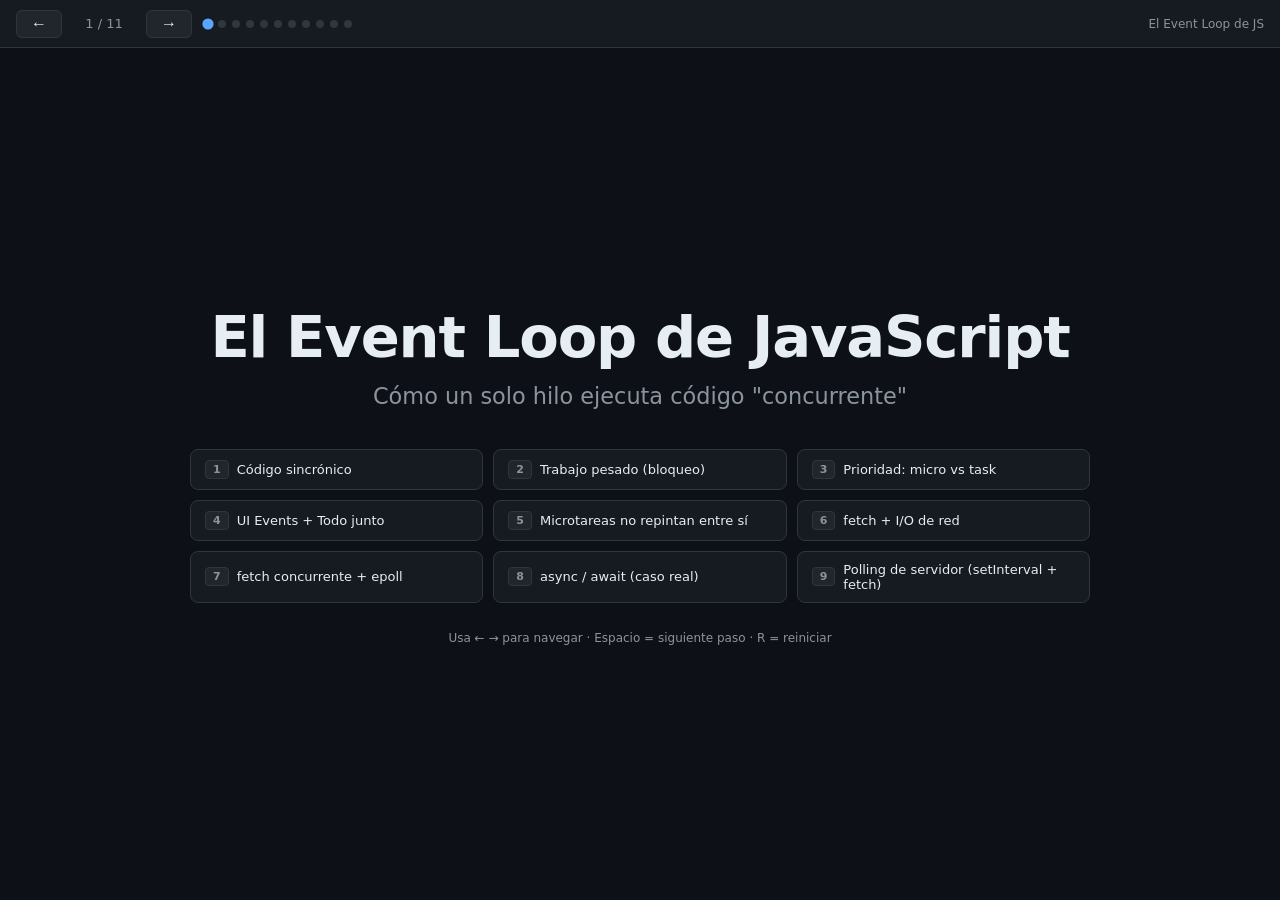
==== index.html @ 3dbe682e "add files" ====
<!DOCTYPE html>
<html lang="es">
<head>
  <meta charset="UTF-8">
  <meta name="viewport" content="width=device-width, initial-scale=1.0">
  <title>El Event Loop de JavaScript</title>
  <link rel="stylesheet" href="prism.min.css">
  <link rel="stylesheet" href="style.css">
</head>
<body>

  <!-- ── Navigation Bar ── -->
  <nav id="nav">
    <button class="nav-btn" id="btn-prev">←</button>
    <span id="slide-counter">1 / 11</span>
    <button class="nav-btn" id="btn-next">→</button>
    <div id="slide-dots"></div>
    <span id="slide-title-nav"></span>
  </nav>

  <!-- ── Slide Viewport ── -->
  <div id="slides-viewport">
    <div id="slides">

      <!-- ── Slide 0: Title ── -->
      <section class="slide slide-title" data-title="El Event Loop de JS">
        <h1>El Event Loop de JavaScript</h1>
        <p class="subtitle">Cómo un solo hilo ejecuta código "concurrente"</p>
        <ul class="agenda">
          <li><span class="badge">1</span> Código sincrónico</li>
          <li><span class="badge">2</span> Trabajo pesado (bloqueo)</li>
          <li><span class="badge">3</span> Prioridad: micro vs task</li>
          <li><span class="badge">4</span> UI Events + Todo junto</li>
          <li><span class="badge">5</span> Microtareas no repintan entre sí</li>
          <li><span class="badge">6</span> fetch + I/O de red</li>
          <li><span class="badge">7</span> fetch concurrente + epoll</li>
          <li><span class="badge">8</span> async / await (caso real)</li>
          <li><span class="badge">9</span> Polling de servidor (setInterval + fetch)</li>
        </ul>
        <p style="margin-top:28px;font-size:12px;color:var(--text-muted)">
          Usa ← → para navegar · Espacio = siguiente paso · R = reiniciar
        </p>
      </section>

      <!-- ── Example slides injected here by engine.js (before summary) ── -->

      <!-- ── Slide 11: Summary ── -->
      <section class="slide slide-summary" data-title="Conclusiones">
        <h2>Conclusiones Clave</h2>
        <ul class="takeaways">
          <li>
            <strong>Call Stack</strong> — JS es single-threaded. Solo hay un Call Stack. Una función a la vez.
          </li>
          <li>
            <strong>Web APIs</strong> — <code>setTimeout</code>, <code>fetch</code>, <code>requestAnimationFrame</code> y los listeners NO los maneja el motor JS: viven en las Web APIs del navegador (C++/OS). Trabajan en paralelo y, al terminar, depositan su callback en la cola correspondiente.
          </li>
          <li>
            <strong>El ciclo del Event Loop (orden real, según la spec de WHATWG)</strong>:
            <br>① ejecutar <em>UNA</em> macrotask (un click de la UI Event Queue, o un timer de la Task Queue)
            <br>② drenar <em>TODAS</em> las microtareas (Promise, queueMicrotask…)
            <br>③ render: estilo/layout/paint + <code>requestAnimationFrame</code> (puede saltearse, ~60fps)
            <br>→ repetir. <em>Por eso el handler de un click se ejecuta ANTES del repintado: el render va al final de la vuelta.</em>
          </li>
          <li>
            <strong>UI Event Queue y Task Queue (macrotasks)</strong> — los eventos de UI (<code>click</code>, <code>input</code>…) y los timers (<code>setTimeout</code>, <code>setInterval</code>) son ambos <em>macrotasks</em>; el navegador los maneja como <em>task sources</em> distintas. Se consume <em>una</em> por vuelta.
          </li>
          <li>
            <strong>Microtask Queue</strong> — <code>Promise.then</code>, <code>queueMicrotask</code>, <code>MutationObserver</code>. Se drena <em>completa</em> después de CADA macrotask, antes del render.
          </li>
          <li>
            <strong>Render / rAF</strong> — corre al final de la vuelta, después de las microtareas. Como las microtasks van antes del paint, son ideales para preparar lo que se va a pintar; un <code>setTimeout</code> en cambio se difiere a una vuelta posterior.
          </li>
          <li>
            <strong>async / await = promesas</strong> — cada <code>await</code> pausa la función y libera el hilo; lo que sigue se reanuda como una <em>microtarea</em> cuando la promesa resuelve. No bloquea: por eso el spinner se puede pintar mientras se espera la red.
          </li>
          <li>
            <strong>Escribir el DOM es síncrono</strong> — <code>innerHTML</code>, <code>appendChild</code> modifican el DOM al instante en el Call Stack. Lo que se difiere al render es el recálculo de estilo/layout y el repintado.
          </li>
          <li>
            <strong>Código sincrónico bloqueante</strong> — un loop largo congela el render y los eventos de UI (el click queda esperando en su cola). Usa Web Workers para trabajo pesado.
          </li>
          <li>
            <strong>fetch + epoll</strong> — el hilo de JS <em>nunca</em> espera la red. Delega al OS. El OS usa epoll/kqueue/IOCP para monitorear N sockets con un solo thread. Cuando llega la respuesta → microtarea.
          </li>
          <li>
            <strong>setInterval = tarea repetida</strong> — el polling (p.ej. consultar <code>/health</code> cada 10s) encola su callback en la Task Queue cada intervalo. Entre chequeos el hilo queda libre; el timer y la red trabajan en las Web APIs sin bloquear.
          </li>
        </ul>

        <div style="margin-top:24px;font-size:0.8rem;color:var(--text-muted);line-height:1.7;border-top:1px solid var(--border);padding-top:14px;max-width:760px;width:100%">
          <strong style="color:var(--accent)">Fuentes</strong><br>
          · <em>HTML Standard — Event loop processing model</em> (WHATWG): el orden tarea → microtasks → "update the rendering"<br>
          · Jake Archibald — <em>Tasks, microtasks, queues and schedules</em> (jakearchibald.com): el render ocurre entre tareas, las microtasks antes del paint<br>
          · MDN — <em>Microtask guide / In depth</em>: las microtasks se drenan completas tras cada tarea
        </div>
      </section>

    </div><!-- #slides -->
  </div><!-- #slides-viewport -->

  <script src="prism.min.js"></script>
  <script src="examples.js"></script>
  <script src="engine.js"></script>
</body>
</html>
---- style.css ----
/* ── Design Tokens ── */
:root {
  --bg:           #0d1117;
  --surface:      #161b22;
  --surface2:     #21262d;
  --border:       #30363d;
  --accent:       #58a6ff;
  --yellow:       #e3b341;
  --green:        #3fb950;
  --purple:       #bc8cff;
  --orange:       #f0883e;
  --cyan:         #39c5cf;
  --red:          #f85149;
  --io:           #8b949e;
  --text:         #e6edf3;
  --text-muted:   #8b949e;
  --font-code:    'JetBrains Mono', 'Fira Code', 'Consolas', monospace;
  --font-ui:      'Inter', 'Segoe UI', system-ui, sans-serif;
}

/* ── Reset ── */
*, *::before, *::after { box-sizing: border-box; margin: 0; padding: 0; }

html, body {
  height: 100%;
  overflow: hidden;
  background: var(--bg);
  color: var(--text);
  font-family: var(--font-ui);
}

/* ── Navigation Bar ── */
#nav {
  position: fixed;
  top: 0; left: 0; right: 0;
  height: 48px;
  background: var(--surface);
  border-bottom: 1px solid var(--border);
  display: flex;
  align-items: center;
  gap: 12px;
  padding: 0 16px;
  z-index: 100;
}

#nav .nav-btn {
  background: var(--surface2);
  border: 1px solid var(--border);
  color: var(--text);
  padding: 4px 14px;
  border-radius: 6px;
  cursor: pointer;
  font-size: 16px;
  transition: background 0.15s;
}
#nav .nav-btn:hover { background: var(--border); }

#slide-counter {
  font-size: 13px;
  color: var(--text-muted);
  min-width: 60px;
  text-align: center;
}

#slide-dots {
  display: flex;
  gap: 6px;
  flex: 1;
}

.slide-dot {
  width: 8px; height: 8px;
  border-radius: 50%;
  background: var(--border);
  border: none;
  cursor: pointer;
  transition: background 0.2s, transform 0.2s;
  padding: 0;
}
.slide-dot.active { background: var(--accent); transform: scale(1.4); }

#slide-title-nav {
  font-size: 12px;
  color: var(--text-muted);
  max-width: 300px;
  white-space: nowrap;
  overflow: hidden;
  text-overflow: ellipsis;
}

/* ── Slide Container ── */
#slides-viewport {
  position: fixed;
  top: 48px; left: 0; right: 0; bottom: 0;
  overflow: hidden;
}

#slides {
  display: flex;
  flex-direction: row;
  height: 100%;
  transition: transform 0.38s cubic-bezier(0.4, 0, 0.2, 1);
}

.slide {
  flex: 0 0 100vw;
  width: 100vw;
  height: 100%;
  overflow: hidden;
  display: flex;
  flex-direction: column;
}

/* ── Title Slide (slide 0) ── */
.slide-title {
  justify-content: center;
  align-items: center;
  text-align: center;
  padding: 40px;
  background: var(--bg);
}

.slide-title h1 {
  font-size: clamp(2rem, 5vw, 3.6rem);
  font-weight: 700;
  letter-spacing: -0.02em;
  color: var(--text);
  margin-bottom: 12px;
}

.slide-title .subtitle {
  font-size: clamp(1rem, 2.5vw, 1.4rem);
  color: var(--text-muted);
  margin-bottom: 40px;
}

.agenda {
  list-style: none;
  display: grid;
  grid-template-columns: repeat(auto-fit, minmax(220px, 1fr));
  gap: 10px;
  max-width: 900px;
  width: 100%;
}

.agenda li {
  background: var(--surface);
  border: 1px solid var(--border);
  border-radius: 8px;
  padding: 10px 14px;
  font-size: 13px;
  text-align: left;
  display: flex;
  align-items: center;
  gap: 8px;
}

.agenda .badge {
  background: var(--surface2);
  border: 1px solid var(--border);
  border-radius: 4px;
  padding: 2px 7px;
  font-size: 11px;
  font-weight: 600;
  color: var(--text-muted);
  white-space: nowrap;
}

/* ── Summary Slide ── */
.slide-summary {
  justify-content: center;
  align-items: center;
  padding: 40px;
}

.slide-summary h2 {
  font-size: 2rem;
  margin-bottom: 28px;
  color: var(--accent);
}

.takeaways {
  list-style: none;
  display: flex;
  flex-direction: column;
  gap: 12px;
  max-width: 760px;
  width: 100%;
}

.takeaways li {
  background: var(--surface);
  border: 1px solid var(--border);
  border-left: 3px solid var(--accent);
  border-radius: 0 8px 8px 0;
  padding: 12px 16px;
  font-size: 15px;
  line-height: 1.5;
}

/* ── Example Slide ── */
.slide-example {
  display: flex;
  flex-direction: column;
  height: 100%;
}

.slide-header {
  padding: 12px 20px 8px;
  border-bottom: 1px solid var(--border);
  flex-shrink: 0;
}

.slide-header h2 {
  font-size: 1.1rem;
  font-weight: 600;
  color: var(--accent);
  margin-bottom: 2px;
}

.slide-header p {
  font-size: 12px;
  color: var(--text-muted);
  line-height: 1.4;
}

.slide-body {
  display: grid;
  grid-template-columns: minmax(380px, 480px) 1fr;
  gap: 0;
  flex: 1;
  min-height: 0;
}

/* ── Code Panel ── */
.code-panel {
  position: relative;
  border-right: 1px solid var(--border);
  overflow: hidden;
  display: flex;
  flex-direction: column;
}

.code-panel pre {
  flex: 1;
  overflow: auto;
  margin: 0 !important;
  padding: 16px 12px 16px 44px !important;
  background: var(--bg) !important;
  font-size: 12.5px !important;
  line-height: 1.7 !important;
  tab-size: 2;
}

.code-panel pre code {
  font-family: var(--font-code) !important;
  display: block;
}

/* Each source line wrapped in a span for precise highlight tracking */
.code-line {
  display: block;
  position: relative;
}

.line-highlight {
  position: absolute;
  left: 0; right: 0;
  background: rgba(88, 166, 255, 0.12);
  border-left: 3px solid var(--accent);
  pointer-events: none;
  transition: top 0.18s ease, height 0.18s ease, opacity 0.15s;
  opacity: 0;
  top: 0;
  height: 0;
  z-index: 0;
}

.line-highlight.visible { opacity: 1; }

/* ── Diagram Panel ── */
.diagram-panel {
  display: grid;
  grid-template-rows: 1fr auto 1fr auto;
  grid-template-columns: 1fr;
  gap: 6px;
  padding: 8px;
  overflow: hidden;
  min-height: 0;
}

/* ── Event Loop bar (between exec row and queues) ── */
.event-loop-bar {
  display: flex;
  align-items: center;
  justify-content: center;
  position: relative;
}

.event-loop-bar::before,
.event-loop-bar::after {
  content: '';
  position: absolute;
  top: 50%;
  height: 1px;
  width: calc(50% - 90px);
  background: linear-gradient(90deg, transparent, var(--border));
}
.event-loop-bar::before { left: 0; }
.event-loop-bar::after  { right: 0; transform: scaleX(-1); }

.event-loop-icon {
  display: flex;
  align-items: center;
  gap: 8px;
  padding: 4px 14px;
  border: 1px solid var(--border);
  border-radius: 20px;
  background: var(--surface);
  position: relative;
  transition: border-color 0.2s, box-shadow 0.2s;
  z-index: 1;
}

.el-ring {
  font-size: 18px;
  line-height: 1;
  color: var(--text-muted);
  display: inline-block;
  transition: color 0.2s;
}

.el-label {
  font-size: 11px;
  font-weight: 700;
  text-transform: uppercase;
  letter-spacing: 0.08em;
  color: var(--text-muted);
  transition: color 0.2s;
}

/* Active "ping": ring spins + glows, expanding pulse behind it */
.event-loop-icon.pinging {
  border-color: var(--accent);
  background: rgba(88,166,255,0.12);
  box-shadow: 0 0 22px rgba(88,166,255,0.7);
  animation: el-pop 0.6s ease;
}
.event-loop-icon.pinging .el-ring {
  color: var(--accent);
  animation: el-spin 0.6s ease;
}
.event-loop-icon.pinging .el-label { color: var(--accent); }

@keyframes el-pop {
  0%   { transform: scale(1); }
  35%  { transform: scale(1.18); }
  100% { transform: scale(1); }
}

.event-loop-icon.pinging::after {
  content: '';
  position: absolute;
  inset: 0;
  border-radius: 20px;
  border: 2px solid var(--accent);
  animation: el-ping 0.6s ease-out;
}

@keyframes el-spin {
  from { transform: rotate(0deg); }
  to   { transform: rotate(360deg); }
}

@keyframes el-ping {
  0%   { transform: scale(1);   opacity: 0.8; }
  100% { transform: scale(1.6); opacity: 0; }
}

/* Top row: Call Stack + Web APIs side by side (fill remaining width) */
.exec-row {
  display: grid;
  grid-template-columns: 1fr 1fr;
  gap: 6px;
  min-height: 0;
}

/* Bottom row: the queues, horizontal, ordered by event-loop priority */
.queues-grid {
  display: grid;
  grid-template-columns: repeat(4, 1fr);
  gap: 6px;
  min-height: 0;
}

.queue-col {
  background: var(--surface);
  border: 1px solid var(--border);
  border-radius: 8px;
  display: flex;
  flex-direction: column;
  overflow: hidden;
}

.queue-col.io-col {
  border-color: #3d3d3d;
  background: #0f1117;
  opacity: 0.85;
}

.queue-col-header {
  padding: 6px 8px 4px;
  border-bottom: 1px solid var(--border);
  flex-shrink: 0;
}

.queue-col-header h3 {
  font-size: 10px;
  font-weight: 700;
  text-transform: uppercase;
  letter-spacing: 0.06em;
  white-space: nowrap;
  overflow: hidden;
  text-overflow: ellipsis;
}

.queue-col-header .queue-subtitle {
  font-size: 9px;
  color: var(--text-muted);
  margin-top: 1px;
}

/* Queue header accent colors */
.queue-col[data-queue="callstack"] .queue-col-header h3 { color: var(--accent); }
.queue-col[data-queue="webapis"]   .queue-col-header h3 { color: var(--orange); }
.queue-col[data-queue="microtask"] .queue-col-header h3 { color: var(--green); }
.queue-col[data-queue="ui"]        .queue-col-header h3 { color: var(--cyan); }
.queue-col[data-queue="task"]      .queue-col-header h3 { color: var(--yellow); }
.queue-col[data-queue="render"]    .queue-col-header h3 { color: var(--purple); }
.queue-col[data-queue="io"]        .queue-col-header h3 { color: var(--io); }

.queue-items {
  flex: 1;
  display: flex;
  flex-direction: column;
  justify-content: flex-start;
  padding: 4px;
  gap: 3px;
  overflow-y: auto;
  min-height: 0;
}

/* Call Stack grows from the bottom up (LIFO visual) */
.queue-col[data-queue="callstack"] .queue-items {
  justify-content: flex-end;
}

/* ── Queue Item ── */
.queue-item {
  border-radius: 5px;
  border: 1px solid;
  padding: 4px 6px;
  font-size: 10px;
  font-family: var(--font-code);
  line-height: 1.3;
  word-break: break-all;
  animation: slide-in 0.2s ease;
  position: relative;
}

.queue-item[data-type="callstack"] { border-color: var(--accent);  background: rgba(88,166,255,0.08); color: var(--accent); }
.queue-item[data-type="webapis"]   { border-color: var(--orange); background: rgba(240,136,62,0.08); color: var(--orange); }
.queue-item[data-type="microtask"] { border-color: var(--green);  background: rgba(63,185,80,0.08);  color: var(--green); }
.queue-item[data-type="ui"]        { border-color: var(--cyan);   background: rgba(57,197,207,0.08); color: var(--cyan); }
.queue-item[data-type="task"]      { border-color: var(--yellow); background: rgba(227,179,65,0.08); color: var(--yellow); }
.queue-item[data-type="render"]    { border-color: var(--purple); background: rgba(188,140,255,0.08);color: var(--purple); }
.queue-item[data-type="io"]        { border-color: var(--io);     background: rgba(139,148,158,0.08);color: var(--io); }

.queue-item.executing {
  background: rgba(248, 81, 73, 0.15) !important;
  border-color: var(--red) !important;
  color: #ff8080 !important;
}

.queue-item.blocked {
  background: rgba(248,81,73,0.06) !important;
  border-color: #444 !important;
  color: var(--text-muted) !important;
  font-style: italic;
}

.queue-item.warning {
  background: rgba(227,179,65,0.12) !important;
  border-color: var(--yellow) !important;
  color: var(--yellow) !important;
}

@keyframes slide-in {
  from { opacity: 0; transform: translateY(-8px) scale(0.95); }
  to   { opacity: 1; transform: translateY(0)    scale(1); }
}

/* A floating clone that travels from a queue to the call stack (or between
   columns). Rendered on <body> with position:fixed, above everything. */
.flying-ghost {
  z-index: 9999;
  pointer-events: none;
  animation: none !important;
  box-shadow: 0 6px 20px rgba(0,0,0,0.6);
  border-radius: 5px;
  border: 1px solid;
  padding: 4px 6px;
  font-size: 10px;
  font-family: var(--font-code);
  line-height: 1.3;
  box-sizing: border-box;
}

/* starvation warning badge */
.starvation-badge {
  position: absolute;
  top: -6px; right: -6px;
  background: var(--red);
  color: #fff;
  font-size: 8px;
  font-weight: 700;
  padding: 1px 4px;
  border-radius: 4px;
  white-space: nowrap;
  animation: pulse 1s infinite;
}

@keyframes pulse {
  0%, 100% { opacity: 1; }
  50%       { opacity: 0.5; }
}

/* ── Output Panel ── */
.output-panel {
  border-top: 1px solid var(--border);
  padding: 6px 10px;
  background: var(--bg);
  flex-shrink: 0;
  max-height: 90px;
  overflow-y: auto;
}

.output-panel h4 {
  font-size: 10px;
  font-weight: 700;
  text-transform: uppercase;
  letter-spacing: 0.06em;
  color: var(--text-muted);
  margin-bottom: 4px;
}

.output-line {
  font-family: var(--font-code);
  font-size: 11px;
  color: var(--green);
  line-height: 1.5;
  animation: slide-in 0.15s ease;
}

.output-line::before {
  content: '> ';
  color: var(--text-muted);
}

/* ── Controls Strip ── */
.controls {
  display: flex;
  align-items: center;
  gap: 8px;
  padding: 8px 16px;
  border-top: 1px solid var(--border);
  background: var(--surface);
  flex-shrink: 0;
  flex-wrap: wrap;
}

.btn {
  background: var(--surface2);
  border: 1px solid var(--border);
  color: var(--text);
  padding: 5px 14px;
  border-radius: 6px;
  cursor: pointer;
  font-size: 12px;
  font-family: var(--font-ui);
  font-weight: 500;
  transition: background 0.15s, border-color 0.15s;
  white-space: nowrap;
}
.btn:hover { background: var(--border); }
.btn:disabled { opacity: 0.4; cursor: not-allowed; }

.btn-run  { border-color: var(--accent); color: var(--accent); }
.btn-run:hover  { background: rgba(88,166,255,0.1); }
.btn-step { border-color: var(--green); color: var(--green); }
.btn-step:hover { background: rgba(63,185,80,0.1); }
.btn-back { border-color: var(--purple); color: var(--purple); }
.btn-back:hover { background: rgba(188,140,255,0.1); }

.step-counter {
  font-size: 11px;
  color: var(--text-muted);
  white-space: nowrap;
}

.step-description {
  flex: 1;
  font-size: 12px;
  color: var(--text);
  line-height: 1.4;
  min-width: 0;
  padding-left: 8px;
  border-left: 2px solid var(--border);
}

/* ── Prism overrides ── */
pre[class*="language-"] {
  border-radius: 0 !important;
  border: none !important;
}

/* ── Scrollbars ── */
::-webkit-scrollbar { width: 6px; height: 6px; }
::-webkit-scrollbar-track { background: transparent; }
::-webkit-scrollbar-thumb { background: var(--border); border-radius: 3px; }
::-webkit-scrollbar-thumb:hover { background: #484f58; }

/* ── Responsive: narrow screens ── */
@media (max-width: 860px) {
  .slide-body {
    grid-template-columns: 1fr;
    grid-template-rows: auto 1fr;
  }
  .code-panel { border-right: none; border-bottom: 1px solid var(--border); }
}

/* ── Whole-page paint flash (render phase made visible) ── */
#paint-flash {
  position: fixed;
  inset: 0;
  z-index: 9000;
  pointer-events: none;
  opacity: 0;
  display: flex;
  align-items: flex-start;
  justify-content: center;
}

#paint-flash::before {
  /* a sweep of light moving across the page */
  content: '';
  position: absolute;
  inset: 0;
  background: linear-gradient(
    115deg,
    transparent 0%,
    rgba(188, 140, 255, 0.0) 35%,
    rgba(188, 140, 255, 0.28) 50%,
    rgba(188, 140, 255, 0.0) 65%,
    transparent 100%
  );
  background-size: 250% 100%;
  background-position: 150% 0;
}

#paint-flash::after {
  /* a soft purple border glow framing the whole viewport */
  content: '';
  position: absolute;
  inset: 0;
  box-shadow: inset 0 0 0 3px var(--purple), inset 0 0 60px rgba(188,140,255,0.35);
}

#paint-flash .paint-flash-label {
  margin-top: 60px;
  background: var(--purple);
  color: #1a1030;
  font-weight: 800;
  font-size: 14px;
  letter-spacing: 0.04em;
  padding: 8px 18px;
  border-radius: 999px;
  box-shadow: 0 4px 24px rgba(188,140,255,0.6);
  transform: translateY(-12px);
  opacity: 0;
}

#paint-flash.active {
  animation: paint-flash-fade 0.6s ease-out;
}
#paint-flash.active::before {
  animation: paint-sweep 0.6s ease-out;
}
#paint-flash.active .paint-flash-label {
  animation: paint-label-pop 0.6s ease-out;
}

@keyframes paint-flash-fade {
  0%   { opacity: 1; }
  70%  { opacity: 1; }
  100% { opacity: 0; }
}

@keyframes paint-sweep {
  0%   { background-position: 150% 0; }
  100% { background-position: -150% 0; }
}

@keyframes paint-label-pop {
  0%   { opacity: 0; transform: translateY(-12px) scale(0.9); }
  25%  { opacity: 1; transform: translateY(0) scale(1); }
  75%  { opacity: 1; transform: translateY(0) scale(1); }
  100% { opacity: 0; transform: translateY(-8px) scale(0.98); }
}
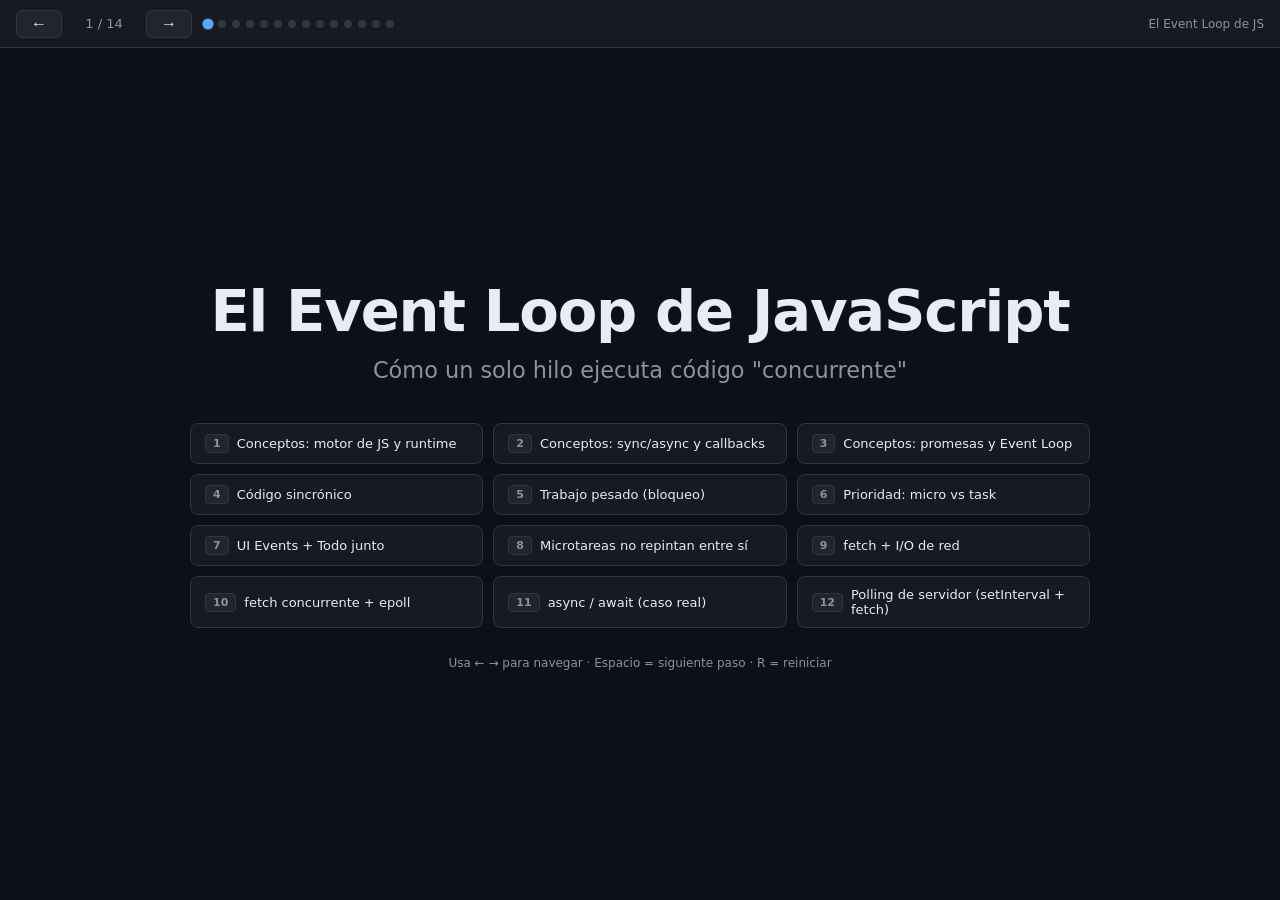
==== commit 144aa886: "add concepts" ====
--- a/index.html
+++ b/index.html
@@ -27,19 +27,83 @@
         <h1>El Event Loop de JavaScript</h1>
         <p class="subtitle">Cómo un solo hilo ejecuta código "concurrente"</p>
         <ul class="agenda">
-          <li><span class="badge">1</span> Código sincrónico</li>
-          <li><span class="badge">2</span> Trabajo pesado (bloqueo)</li>
-          <li><span class="badge">3</span> Prioridad: micro vs task</li>
-          <li><span class="badge">4</span> UI Events + Todo junto</li>
-          <li><span class="badge">5</span> Microtareas no repintan entre sí</li>
-          <li><span class="badge">6</span> fetch + I/O de red</li>
-          <li><span class="badge">7</span> fetch concurrente + epoll</li>
-          <li><span class="badge">8</span> async / await (caso real)</li>
-          <li><span class="badge">9</span> Polling de servidor (setInterval + fetch)</li>
+          <li><span class="badge">1</span> Conceptos: motor de JS y runtime</li>
+          <li><span class="badge">2</span> Conceptos: sync/async y callbacks</li>
+          <li><span class="badge">3</span> Conceptos: promesas y Event Loop</li>
+          <li><span class="badge">4</span> Código sincrónico</li>
+          <li><span class="badge">5</span> Trabajo pesado (bloqueo)</li>
+          <li><span class="badge">6</span> Prioridad: micro vs task</li>
+          <li><span class="badge">7</span> UI Events + Todo junto</li>
+          <li><span class="badge">8</span> Microtareas no repintan entre sí</li>
+          <li><span class="badge">9</span> fetch + I/O de red</li>
+          <li><span class="badge">10</span> fetch concurrente + epoll</li>
+          <li><span class="badge">11</span> async / await (caso real)</li>
+          <li><span class="badge">12</span> Polling de servidor (setInterval + fetch)</li>
         </ul>
         <p style="margin-top:28px;font-size:12px;color:var(--text-muted)">
           Usa ← → para navegar · Espacio = siguiente paso · R = reiniciar
         </p>
+      </section>
+
+      <!-- ── Slide 1: Conceptos básicos — Motor y Runtime ── -->
+      <section class="slide slide-basics" data-title="Conceptos: Motor y Runtime">
+        <h2>El Motor de JS y el Runtime</h2>
+        <div class="concept-grid">
+          <div class="concept-card">
+            <h3>Motor de JS <span class="concept-tag">V8, SpiderMonkey…</span></h3>
+            <p>Es el programa que lee y ejecuta tu código. Solo sabe ejecutar JS: no sabe nada de <code>setTimeout</code>, el DOM o la red. Eso lo provee el entorno (navegador o Node).</p>
+          </div>
+          <div class="concept-card">
+            <h3>Single-threaded</h3>
+            <p>El motor tiene un único <em>Call Stack</em>: solo puede ejecutar una función a la vez, de forma sincrónica. No hay dos líneas de tu JS corriendo en paralelo.</p>
+          </div>
+          <div class="concept-card">
+            <h3>Call Stack <span class="concept-tag">pila de llamadas</span></h3>
+            <p>Cada vez que se llama a una función se apila un "frame"; cuando termina, se desapila. Si el stack nunca se vacía (loop infinito, recursión sin fin), el hilo se congela.</p>
+          </div>
+          <div class="concept-card">
+            <h3>Runtime</h3>
+            <p>Es el "todo": motor JS + Web APIs (o APIs de Node) + colas de callbacks + Event Loop. El navegador es un runtime; Node.js es otro runtime (con libuv en vez de las Web APIs del browser).</p>
+          </div>
+        </div>
+      </section>
+
+      <!-- ── Slide 2: Conceptos básicos — Sync/Async y Callbacks ── -->
+      <section class="slide slide-basics" data-title="Conceptos: Sync/Async y Callbacks">
+        <h2>Sincronía, Asincronía y Callbacks</h2>
+        <div class="concept-grid concept-grid-3">
+          <div class="concept-card">
+            <h3>Síncrono vs asíncrono</h3>
+            <p>Síncrono: cada línea espera a que termine la anterior. Asíncrono: se dispara una operación (timer, red, archivo) y el resultado llega <em>después</em>, sin bloquear el hilo mientras se espera.</p>
+          </div>
+          <div class="concept-card">
+            <h3>Callback</h3>
+            <p>Una función que se pasa como argumento para ejecutarse más adelante, cuando algo termine (<code>setTimeout(fn, 1000)</code>, <code>btn.addEventListener('click', fn)</code>). La forma más primitiva de manejar asincronía en JS.</p>
+          </div>
+          <div class="concept-card">
+            <h3>Callback hell</h3>
+            <p>Anidar callbacks dentro de callbacks para encadenar pasos asíncronos vuelve el código difícil de leer y mantener. Las promesas nacieron para resolver este problema.</p>
+          </div>
+        </div>
+      </section>
+
+      <!-- ── Slide 3: Conceptos básicos — Promesas y Event Loop ── -->
+      <section class="slide slide-basics" data-title="Conceptos: Promesas y Event Loop">
+        <h2>Promesas, async/await y Event Loop</h2>
+        <div class="concept-grid concept-grid-3">
+          <div class="concept-card">
+            <h3>Promesa <span class="concept-tag">Promise</span></h3>
+            <p>Un objeto que representa un valor que <em>todavía no existe</em> pero existirá (o fallará) en el futuro. 3 estados: <em>pending</em>, <em>fulfilled</em> y <em>rejected</em>. Se consume con <code>.then() / .catch()</code> o con <code>await</code>.</p>
+          </div>
+          <div class="concept-card">
+            <h3>async / await</h3>
+            <p>Azúcar sintáctica sobre promesas. Una función <code>async</code> siempre devuelve una promesa; <code>await</code> pausa esa función (sin bloquear el hilo) hasta que la promesa se resuelve, y el código se lee como si fuera sincrónico.</p>
+          </div>
+          <div class="concept-card">
+            <h3>Event Loop</h3>
+            <p>El mecanismo que coordina todo: mientras el Call Stack esté vacío, va tomando callbacks pendientes (timers, promesas, eventos de UI, I/O) y los ejecuta uno por uno. Permite que un lenguaje de un solo hilo maneje miles de operaciones "al mismo tiempo".</p>
+          </div>
+        </div>
       </section>
 
       <!-- ── Example slides injected here by engine.js (before summary) ── -->
--- a/style.css
+++ b/style.css
@@ -167,13 +167,15 @@
 }
 
 /* ── Summary Slide ── */
-.slide-summary {
+.slide-summary,
+.slide-basics {
   justify-content: center;
   align-items: center;
   padding: 40px;
 }
 
-.slide-summary h2 {
+.slide-summary h2,
+.slide-basics h2 {
   font-size: 2rem;
   margin-bottom: 28px;
   color: var(--accent);
@@ -196,6 +198,56 @@
   padding: 12px 16px;
   font-size: 15px;
   line-height: 1.5;
+}
+
+/* ── Concept Grid (basics slides) ── */
+.concept-grid {
+  display: grid;
+  grid-template-columns: repeat(2, 1fr);
+  gap: 16px;
+  max-width: 920px;
+  width: 100%;
+}
+
+.concept-grid-3 {
+  grid-template-columns: repeat(3, 1fr);
+}
+
+.concept-card {
+  background: var(--surface);
+  border: 1px solid var(--border);
+  border-top: 3px solid var(--accent);
+  border-radius: 8px 8px 6px 6px;
+  padding: 16px 18px;
+}
+
+.concept-card h3 {
+  font-size: 1rem;
+  color: var(--accent);
+  margin-bottom: 8px;
+  display: flex;
+  align-items: baseline;
+  gap: 8px;
+}
+
+.concept-tag {
+  font-size: 11px;
+  font-weight: 400;
+  color: var(--text-muted);
+}
+
+.concept-card p {
+  font-size: 14px;
+  line-height: 1.55;
+  color: var(--text);
+}
+
+.concept-card code {
+  font-family: var(--font-code);
+  font-size: 0.85em;
+  background: var(--surface2);
+  padding: 1px 5px;
+  border-radius: 4px;
 }
 
 /* ── Example Slide ── */
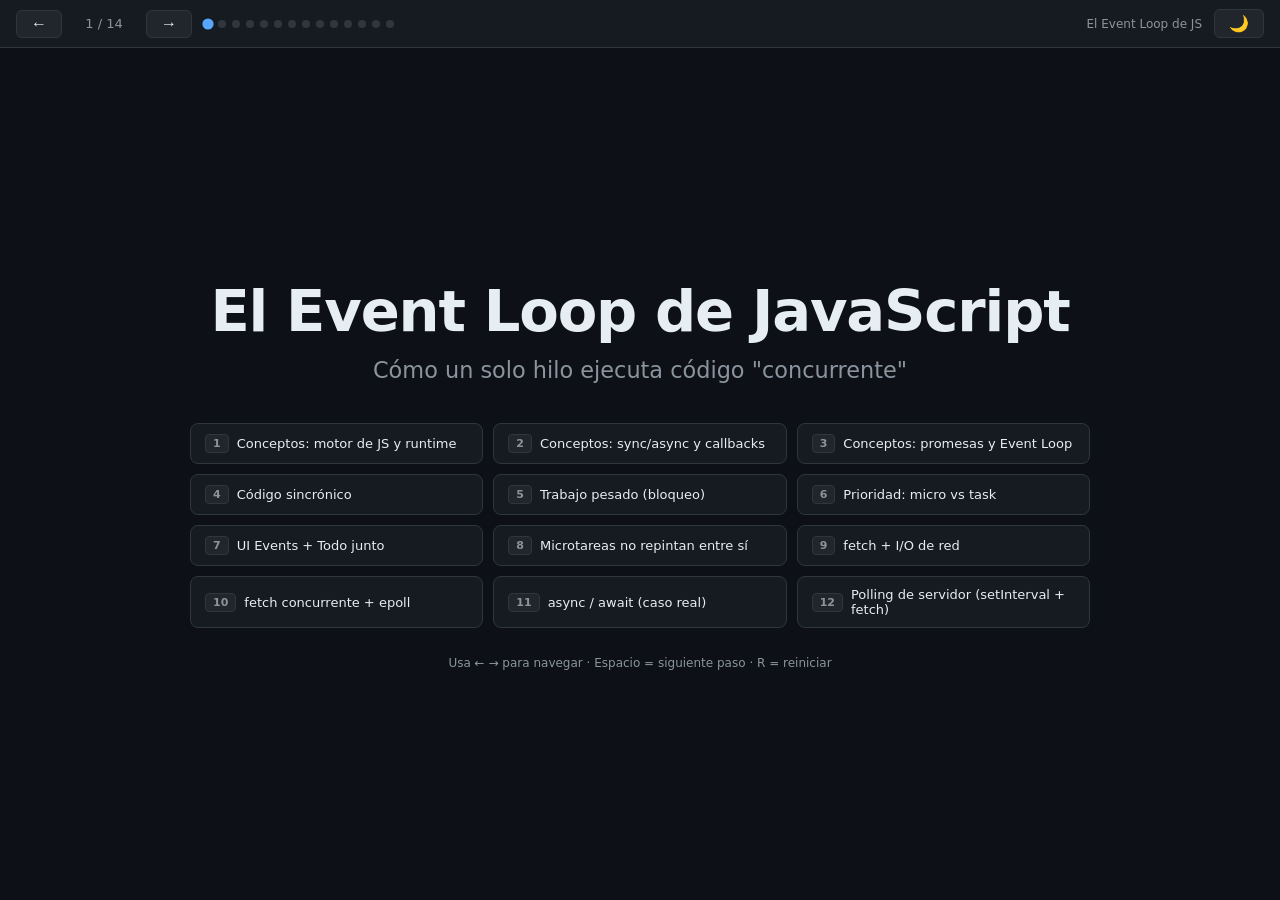
==== commit 4d255773: "add light theme" ====
--- a/index.html
+++ b/index.html
@@ -1,169 +1,274 @@
-<!DOCTYPE html>
+<!doctype html>
 <html lang="es">
-<head>
-  <meta charset="UTF-8">
-  <meta name="viewport" content="width=device-width, initial-scale=1.0">
-  <title>El Event Loop de JavaScript</title>
-  <link rel="stylesheet" href="prism.min.css">
-  <link rel="stylesheet" href="style.css">
-</head>
-<body>
-
-  <!-- ── Navigation Bar ── -->
-  <nav id="nav">
-    <button class="nav-btn" id="btn-prev">←</button>
-    <span id="slide-counter">1 / 11</span>
-    <button class="nav-btn" id="btn-next">→</button>
-    <div id="slide-dots"></div>
-    <span id="slide-title-nav"></span>
-  </nav>
-
-  <!-- ── Slide Viewport ── -->
-  <div id="slides-viewport">
-    <div id="slides">
-
-      <!-- ── Slide 0: Title ── -->
-      <section class="slide slide-title" data-title="El Event Loop de JS">
-        <h1>El Event Loop de JavaScript</h1>
-        <p class="subtitle">Cómo un solo hilo ejecuta código "concurrente"</p>
-        <ul class="agenda">
-          <li><span class="badge">1</span> Conceptos: motor de JS y runtime</li>
-          <li><span class="badge">2</span> Conceptos: sync/async y callbacks</li>
-          <li><span class="badge">3</span> Conceptos: promesas y Event Loop</li>
-          <li><span class="badge">4</span> Código sincrónico</li>
-          <li><span class="badge">5</span> Trabajo pesado (bloqueo)</li>
-          <li><span class="badge">6</span> Prioridad: micro vs task</li>
-          <li><span class="badge">7</span> UI Events + Todo junto</li>
-          <li><span class="badge">8</span> Microtareas no repintan entre sí</li>
-          <li><span class="badge">9</span> fetch + I/O de red</li>
-          <li><span class="badge">10</span> fetch concurrente + epoll</li>
-          <li><span class="badge">11</span> async / await (caso real)</li>
-          <li><span class="badge">12</span> Polling de servidor (setInterval + fetch)</li>
-        </ul>
-        <p style="margin-top:28px;font-size:12px;color:var(--text-muted)">
-          Usa ← → para navegar · Espacio = siguiente paso · R = reiniciar
-        </p>
-      </section>
-
-      <!-- ── Slide 1: Conceptos básicos — Motor y Runtime ── -->
-      <section class="slide slide-basics" data-title="Conceptos: Motor y Runtime">
-        <h2>El Motor de JS y el Runtime</h2>
-        <div class="concept-grid">
-          <div class="concept-card">
-            <h3>Motor de JS <span class="concept-tag">V8, SpiderMonkey…</span></h3>
-            <p>Es el programa que lee y ejecuta tu código. Solo sabe ejecutar JS: no sabe nada de <code>setTimeout</code>, el DOM o la red. Eso lo provee el entorno (navegador o Node).</p>
-          </div>
-          <div class="concept-card">
-            <h3>Single-threaded</h3>
-            <p>El motor tiene un único <em>Call Stack</em>: solo puede ejecutar una función a la vez, de forma sincrónica. No hay dos líneas de tu JS corriendo en paralelo.</p>
-          </div>
-          <div class="concept-card">
-            <h3>Call Stack <span class="concept-tag">pila de llamadas</span></h3>
-            <p>Cada vez que se llama a una función se apila un "frame"; cuando termina, se desapila. Si el stack nunca se vacía (loop infinito, recursión sin fin), el hilo se congela.</p>
-          </div>
-          <div class="concept-card">
-            <h3>Runtime</h3>
-            <p>Es el "todo": motor JS + Web APIs (o APIs de Node) + colas de callbacks + Event Loop. El navegador es un runtime; Node.js es otro runtime (con libuv en vez de las Web APIs del browser).</p>
-          </div>
-        </div>
-      </section>
-
-      <!-- ── Slide 2: Conceptos básicos — Sync/Async y Callbacks ── -->
-      <section class="slide slide-basics" data-title="Conceptos: Sync/Async y Callbacks">
-        <h2>Sincronía, Asincronía y Callbacks</h2>
-        <div class="concept-grid concept-grid-3">
-          <div class="concept-card">
-            <h3>Síncrono vs asíncrono</h3>
-            <p>Síncrono: cada línea espera a que termine la anterior. Asíncrono: se dispara una operación (timer, red, archivo) y el resultado llega <em>después</em>, sin bloquear el hilo mientras se espera.</p>
-          </div>
-          <div class="concept-card">
-            <h3>Callback</h3>
-            <p>Una función que se pasa como argumento para ejecutarse más adelante, cuando algo termine (<code>setTimeout(fn, 1000)</code>, <code>btn.addEventListener('click', fn)</code>). La forma más primitiva de manejar asincronía en JS.</p>
-          </div>
-          <div class="concept-card">
-            <h3>Callback hell</h3>
-            <p>Anidar callbacks dentro de callbacks para encadenar pasos asíncronos vuelve el código difícil de leer y mantener. Las promesas nacieron para resolver este problema.</p>
-          </div>
-        </div>
-      </section>
-
-      <!-- ── Slide 3: Conceptos básicos — Promesas y Event Loop ── -->
-      <section class="slide slide-basics" data-title="Conceptos: Promesas y Event Loop">
-        <h2>Promesas, async/await y Event Loop</h2>
-        <div class="concept-grid concept-grid-3">
-          <div class="concept-card">
-            <h3>Promesa <span class="concept-tag">Promise</span></h3>
-            <p>Un objeto que representa un valor que <em>todavía no existe</em> pero existirá (o fallará) en el futuro. 3 estados: <em>pending</em>, <em>fulfilled</em> y <em>rejected</em>. Se consume con <code>.then() / .catch()</code> o con <code>await</code>.</p>
-          </div>
-          <div class="concept-card">
-            <h3>async / await</h3>
-            <p>Azúcar sintáctica sobre promesas. Una función <code>async</code> siempre devuelve una promesa; <code>await</code> pausa esa función (sin bloquear el hilo) hasta que la promesa se resuelve, y el código se lee como si fuera sincrónico.</p>
-          </div>
-          <div class="concept-card">
-            <h3>Event Loop</h3>
-            <p>El mecanismo que coordina todo: mientras el Call Stack esté vacío, va tomando callbacks pendientes (timers, promesas, eventos de UI, I/O) y los ejecuta uno por uno. Permite que un lenguaje de un solo hilo maneje miles de operaciones "al mismo tiempo".</p>
-          </div>
-        </div>
-      </section>
-
-      <!-- ── Example slides injected here by engine.js (before summary) ── -->
-
-      <!-- ── Slide 11: Summary ── -->
-      <section class="slide slide-summary" data-title="Conclusiones">
-        <h2>Conclusiones Clave</h2>
-        <ul class="takeaways">
-          <li>
-            <strong>Call Stack</strong> — JS es single-threaded. Solo hay un Call Stack. Una función a la vez.
-          </li>
-          <li>
-            <strong>Web APIs</strong> — <code>setTimeout</code>, <code>fetch</code>, <code>requestAnimationFrame</code> y los listeners NO los maneja el motor JS: viven en las Web APIs del navegador (C++/OS). Trabajan en paralelo y, al terminar, depositan su callback en la cola correspondiente.
-          </li>
-          <li>
-            <strong>El ciclo del Event Loop (orden real, según la spec de WHATWG)</strong>:
-            <br>① ejecutar <em>UNA</em> macrotask (un click de la UI Event Queue, o un timer de la Task Queue)
-            <br>② drenar <em>TODAS</em> las microtareas (Promise, queueMicrotask…)
-            <br>③ render: estilo/layout/paint + <code>requestAnimationFrame</code> (puede saltearse, ~60fps)
-            <br>→ repetir. <em>Por eso el handler de un click se ejecuta ANTES del repintado: el render va al final de la vuelta.</em>
-          </li>
-          <li>
-            <strong>UI Event Queue y Task Queue (macrotasks)</strong> — los eventos de UI (<code>click</code>, <code>input</code>…) y los timers (<code>setTimeout</code>, <code>setInterval</code>) son ambos <em>macrotasks</em>; el navegador los maneja como <em>task sources</em> distintas. Se consume <em>una</em> por vuelta.
-          </li>
-          <li>
-            <strong>Microtask Queue</strong> — <code>Promise.then</code>, <code>queueMicrotask</code>, <code>MutationObserver</code>. Se drena <em>completa</em> después de CADA macrotask, antes del render.
-          </li>
-          <li>
-            <strong>Render / rAF</strong> — corre al final de la vuelta, después de las microtareas. Como las microtasks van antes del paint, son ideales para preparar lo que se va a pintar; un <code>setTimeout</code> en cambio se difiere a una vuelta posterior.
-          </li>
-          <li>
-            <strong>async / await = promesas</strong> — cada <code>await</code> pausa la función y libera el hilo; lo que sigue se reanuda como una <em>microtarea</em> cuando la promesa resuelve. No bloquea: por eso el spinner se puede pintar mientras se espera la red.
-          </li>
-          <li>
-            <strong>Escribir el DOM es síncrono</strong> — <code>innerHTML</code>, <code>appendChild</code> modifican el DOM al instante en el Call Stack. Lo que se difiere al render es el recálculo de estilo/layout y el repintado.
-          </li>
-          <li>
-            <strong>Código sincrónico bloqueante</strong> — un loop largo congela el render y los eventos de UI (el click queda esperando en su cola). Usa Web Workers para trabajo pesado.
-          </li>
-          <li>
-            <strong>fetch + epoll</strong> — el hilo de JS <em>nunca</em> espera la red. Delega al OS. El OS usa epoll/kqueue/IOCP para monitorear N sockets con un solo thread. Cuando llega la respuesta → microtarea.
-          </li>
-          <li>
-            <strong>setInterval = tarea repetida</strong> — el polling (p.ej. consultar <code>/health</code> cada 10s) encola su callback en la Task Queue cada intervalo. Entre chequeos el hilo queda libre; el timer y la red trabajan en las Web APIs sin bloquear.
-          </li>
-        </ul>
-
-        <div style="margin-top:24px;font-size:0.8rem;color:var(--text-muted);line-height:1.7;border-top:1px solid var(--border);padding-top:14px;max-width:760px;width:100%">
-          <strong style="color:var(--accent)">Fuentes</strong><br>
-          · <em>HTML Standard — Event loop processing model</em> (WHATWG): el orden tarea → microtasks → "update the rendering"<br>
-          · Jake Archibald — <em>Tasks, microtasks, queues and schedules</em> (jakearchibald.com): el render ocurre entre tareas, las microtasks antes del paint<br>
-          · MDN — <em>Microtask guide / In depth</em>: las microtasks se drenan completas tras cada tarea
-        </div>
-      </section>
-
-    </div><!-- #slides -->
-  </div><!-- #slides-viewport -->
-
-  <script src="prism.min.js"></script>
-  <script src="examples.js"></script>
-  <script src="engine.js"></script>
-</body>
+  <head>
+    <meta charset="UTF-8" />
+    <meta name="viewport" content="width=device-width, initial-scale=1.0" />
+    <title>El Event Loop de JavaScript</title>
+    <link rel="stylesheet" href="prism.min.css" />
+    <link rel="stylesheet" href="style.css" />
+    <script>
+      // Apply saved theme before first paint to avoid a flash
+      (function () {
+        try {
+          var t = localStorage.getItem('theme');
+          if (t) document.documentElement.setAttribute('data-theme', t);
+        } catch (e) {}
+      })();
+    </script>
+  </head>
+  <body>
+    <!-- ── Navigation Bar ── -->
+    <nav id="nav">
+      <button class="nav-btn" id="btn-prev">←</button>
+      <span id="slide-counter">1 / 11</span>
+      <button class="nav-btn" id="btn-next">→</button>
+      <div id="slide-dots"></div>
+      <span id="slide-title-nav"></span>
+      <button class="nav-btn" id="btn-theme" title="Cambiar tema" aria-label="Cambiar tema">🌙</button>
+    </nav>
+
+    <!-- ── Slide Viewport ── -->
+    <div id="slides-viewport">
+      <div id="slides">
+        <!-- ── Slide 0: Title ── -->
+        <section class="slide slide-title" data-title="El Event Loop de JS">
+          <h1>El Event Loop de JavaScript</h1>
+          <p class="subtitle">Cómo un solo hilo ejecuta código "concurrente"</p>
+          <ul class="agenda">
+            <li>
+              <span class="badge">1</span> Conceptos: motor de JS y runtime
+            </li>
+            <li>
+              <span class="badge">2</span> Conceptos: sync/async y callbacks
+            </li>
+            <li>
+              <span class="badge">3</span> Conceptos: promesas y Event Loop
+            </li>
+            <li><span class="badge">4</span> Código sincrónico</li>
+            <li><span class="badge">5</span> Trabajo pesado (bloqueo)</li>
+            <li><span class="badge">6</span> Prioridad: micro vs task</li>
+            <li><span class="badge">7</span> UI Events + Todo junto</li>
+            <li>
+              <span class="badge">8</span> Microtareas no repintan entre sí
+            </li>
+            <li><span class="badge">9</span> fetch + I/O de red</li>
+            <li><span class="badge">10</span> fetch concurrente + epoll</li>
+            <li><span class="badge">11</span> async / await (caso real)</li>
+            <li>
+              <span class="badge">12</span> Polling de servidor (setInterval +
+              fetch)
+            </li>
+          </ul>
+          <p
+            style="margin-top: 28px; font-size: 12px; color: var(--text-muted)"
+          >
+            Usa ← → para navegar · Espacio = siguiente paso · R = reiniciar
+          </p>
+        </section>
+
+        <!-- ── Slide 1: Conceptos básicos — Motor y Runtime ── -->
+        <section
+          class="slide slide-basics"
+          data-title="Conceptos: Motor y Runtime"
+        >
+          <h2>El Motor de JS y el Runtime</h2>
+          <div class="concept-grid concept-grid-3">
+            <div class="concept-card">
+              <h3>Single-threaded</h3>
+              <p>
+                El motor tiene un único <em>Call Stack</em>: solo puede ejecutar
+                una función a la vez, de forma sincrónica. No hay dos líneas de
+                tu JS corriendo en paralelo.
+              </p>
+            </div>
+            <div class="concept-card">
+              <h3>
+                Call Stack <span class="concept-tag">pila de llamadas</span>
+              </h3>
+              <p>
+                Cada vez que se llama a una función se apila un "frame"; cuando
+                termina, se desapila. Si el stack nunca se vacía (loop infinito,
+                recursión sin fin), el hilo se congela.
+              </p>
+            </div>
+            <div class="concept-card">
+              <h3>Runtime</h3>
+              <p>
+                Es el "todo": motor JS + Web APIs (o APIs de Node) + colas de
+                callbacks + Event Loop. El navegador es un runtime; Node.js es
+                otro runtime (con libuv en vez de las Web APIs del browser).
+              </p>
+            </div>
+          </div>
+        </section>
+
+        <!-- ── Slide 2: Conceptos básicos — Sync/Async y Callbacks ── -->
+        <section
+          class="slide slide-basics"
+          data-title="Conceptos: Sync/Async y Callbacks"
+        >
+          <h2>Sincronía, Asincronía y Callbacks</h2>
+          <div class="concept-grid concept-grid-3">
+            <div class="concept-card">
+              <h3>Síncrono vs asíncrono</h3>
+              <p>
+                Síncrono: cada línea espera a que termine la anterior.
+                Asíncrono: se dispara una operación (timer, red, archivo) y el
+                resultado llega <em>después</em>, sin bloquear el hilo mientras
+                se espera.
+              </p>
+            </div>
+            <div class="concept-card">
+              <h3>Callback</h3>
+              <p>
+                Una función que se pasa como argumento para ejecutarse más
+                adelante, cuando algo termine (<code>setTimeout(fn, 1000)</code
+                >, <code>btn.addEventListener('click', fn)</code>). La forma más
+                primitiva de manejar asincronía en JS.
+              </p>
+            </div>
+            <div class="concept-card">
+              <h3>Callback hell</h3>
+              <p>
+                Anidar callbacks dentro de callbacks para encadenar pasos
+                asíncronos vuelve el código difícil de leer y mantener. Las
+                promesas nacieron para resolver este problema.
+              </p>
+            </div>
+          </div>
+        </section>
+
+        <!-- ── Slide 3: Conceptos básicos — Promesas y Event Loop ── -->
+        <section
+          class="slide slide-basics"
+          data-title="Conceptos: Promesas y Event Loop"
+        >
+          <h2>Promesas, async/await y Event Loop</h2>
+          <div class="concept-grid concept-grid-3">
+            <div class="concept-card">
+              <h3>Promesa <span class="concept-tag">Promise</span></h3>
+              <p>
+                Un objeto que representa un valor que
+                <em>todavía no existe</em> pero existirá (o fallará) en el
+                futuro. 3 estados: <em>pending</em>, <em>fulfilled</em> y
+                <em>rejected</em>. Se consume con
+                <code>.then() / .catch()</code> o con <code>await</code>.
+              </p>
+            </div>
+            <div class="concept-card">
+              <h3>async / await</h3>
+              <p>
+                Azúcar sintáctica sobre promesas. Una función
+                <code>async</code> siempre devuelve una promesa;
+                <code>await</code> pausa esa función (sin bloquear el hilo)
+                hasta que la promesa se resuelve, y el código se lee como si
+                fuera sincrónico.
+              </p>
+            </div>
+            <div class="concept-card">
+              <h3>Event Loop</h3>
+              <p>
+                El mecanismo que coordina todo: mientras el Call Stack esté
+                vacío, va tomando callbacks pendientes (timers, promesas,
+                eventos de UI, I/O) y los ejecuta uno por uno. Permite que un
+                lenguaje de un solo hilo maneje miles de operaciones "al mismo
+                tiempo".
+              </p>
+            </div>
+          </div>
+        </section>
+
+        <!-- ── Example slides injected here by engine.js (before summary) ── -->
+
+        <!-- ── Slide 11: Summary ── -->
+        <section class="slide slide-summary" data-title="Conclusiones">
+          <h2>Conclusiones Clave</h2>
+          <ul class="takeaways">
+            <li class="takeaway-wide">
+              <strong>El ciclo del Event Loop (orden real, spec WHATWG)</strong
+              >: ① ejecutar <em>UNA</em> macrotask (un click de la UI Event
+              Queue, o un timer de la Task Queue) · ② drenar <em>TODAS</em> las
+              microtareas (Promise, queueMicrotask…) · ③ render:
+              estilo/layout/paint + <code>requestAnimationFrame</code> (~60fps,
+              puede saltearse) → repetir.
+              <em
+                >Por eso el handler de un click corre ANTES del repintado: el
+                render va al final de la vuelta.</em
+              >
+            </li>
+            <li>
+              <strong>Call Stack</strong> — JS es single-threaded. Un solo Call
+              Stack, una función a la vez.
+            </li>
+            <li>
+              <strong>Web APIs</strong> — <code>setTimeout</code>,
+              <code>fetch</code>, <code>rAF</code> y los listeners NO los maneja
+              el motor JS: viven en el navegador (C++/OS), trabajan de forma
+              concurrente y depositan su callback en la cola correspondiente al
+              terminar.
+            </li>
+            <li>
+              <strong>Macrotasks: UI Event Queue + Task Queue</strong> — eventos
+              de UI (<code>click</code>, <code>input</code>) y timers
+              (<code>setTimeout</code>, <code>setInterval</code>) son macrotasks
+              de <em>task sources</em> distintas. Se consume <em>una</em> por
+              vuelta.
+            </li>
+            <li>
+              <strong>Microtask Queue</strong> — <code>Promise.then</code>,
+              <code>queueMicrotask</code>, <code>await</code>. Se drena
+              <em>completa</em> después de CADA macrotask, antes del render.
+            </li>
+            <li>
+              <strong>async / await = promesas</strong> — cada
+              <code>await</code> pausa la función y libera el hilo; lo que sigue
+              se reanuda como <em>microtarea</em>. Incluso
+              <code>res.json()</code> es async: encola otra microtarea.
+            </li>
+            <li>
+              <strong>Escribir el DOM es síncrono</strong> —
+              <code>innerHTML</code>, <code>appendChild</code> cambian el DOM al
+              instante; lo que se difiere al render es el recálculo de
+              estilo/layout y el repintado.
+            </li>
+            <li>
+              <strong>Bloqueo vs fetch + epoll</strong> — un loop largo congela
+              render y UI (usa Web Workers). En cambio el hilo
+              <em>nunca</em> espera la red: delega al OS (epoll/kqueue/IOCP) y
+              la respuesta vuelve como microtarea.
+            </li>
+          </ul>
+
+          <div
+            style="
+              margin-top: 24px;
+              font-size: 0.8rem;
+              color: var(--text-muted);
+              line-height: 1.7;
+              border-top: 1px solid var(--border);
+              padding-top: 14px;
+              max-width: 760px;
+              width: 100%;
+            "
+          >
+            <strong style="color: var(--accent)">Fuentes</strong><br />
+            · <em>HTML Standard — Event loop processing model</em> (WHATWG): el
+            orden tarea → microtasks → "update the rendering"<br />
+            · Jake Archibald —
+            <em>Tasks, microtasks, queues and schedules</em>
+            (jakearchibald.com): el render ocurre entre tareas, las microtasks
+            antes del paint<br />
+            · MDN — <em>Microtask guide / In depth</em>: las microtasks se
+            drenan completas tras cada tarea
+          </div>
+        </section>
+      </div>
+      <!-- #slides -->
+    </div>
+    <!-- #slides-viewport -->
+
+    <script src="prism.min.js"></script>
+    <script src="examples.js"></script>
+    <script src="engine.js"></script>
+  </body>
 </html>
--- a/style.css
+++ b/style.css
@@ -16,6 +16,37 @@
   --text-muted:   #8b949e;
   --font-code:    'JetBrains Mono', 'Fira Code', 'Consolas', monospace;
   --font-ui:      'Inter', 'Segoe UI', system-ui, sans-serif;
+
+  /* Derived tokens (overridden per-theme where needed) */
+  --io-surface:   #0f1117;
+  --io-border:    #3d3d3d;
+  --scrollbar:    var(--border);
+  --scrollbar-hover: #484f58;
+  --shadow:       rgba(0, 0, 0, 0.6);
+}
+
+/* ── Light Theme ── */
+:root[data-theme="light"] {
+  --bg:           #ffffff;
+  --surface:      #f6f8fa;
+  --surface2:     #eaeef2;
+  --border:       #d0d7de;
+  --accent:       #0969da;
+  --yellow:       #9a6700;
+  --green:        #1a7f37;
+  --purple:       #8250df;
+  --orange:       #bc4c00;
+  --cyan:         #1b7c83;
+  --red:          #cf222e;
+  --io:           #656d76;
+  --text:         #1f2328;
+  --text-muted:   #656d76;
+
+  --io-surface:   #f0f2f5;
+  --io-border:    #d0d7de;
+  --scrollbar:    #d0d7de;
+  --scrollbar-hover: #afb8c1;
+  --shadow:       rgba(140, 149, 159, 0.35);
 }
 
 /* ── Reset ── */
@@ -183,10 +214,10 @@
 
 .takeaways {
   list-style: none;
-  display: flex;
-  flex-direction: column;
-  gap: 12px;
-  max-width: 760px;
+  display: grid;
+  grid-template-columns: repeat(2, 1fr);
+  gap: 10px 16px;
+  max-width: 1080px;
   width: 100%;
 }
 
@@ -195,9 +226,15 @@
   border: 1px solid var(--border);
   border-left: 3px solid var(--accent);
   border-radius: 0 8px 8px 0;
-  padding: 12px 16px;
-  font-size: 15px;
-  line-height: 1.5;
+  padding: 10px 14px;
+  font-size: 13.5px;
+  line-height: 1.45;
+}
+
+/* Full-width row for the important Event Loop cycle takeaway */
+.takeaways li.takeaway-wide {
+  grid-column: 1 / -1;
+  border-left-color: var(--yellow);
 }
 
 /* ── Concept Grid (basics slides) ── */
@@ -455,8 +492,8 @@
 }
 
 .queue-col.io-col {
-  border-color: #3d3d3d;
-  background: #0f1117;
+  border-color: var(--io-border);
+  background: var(--io-surface);
   opacity: 0.85;
 }
 
@@ -531,7 +568,7 @@
 .queue-item.executing {
   background: rgba(248, 81, 73, 0.15) !important;
   border-color: var(--red) !important;
-  color: #ff8080 !important;
+  color: var(--red) !important;
 }
 
 .queue-item.blocked {
@@ -558,7 +595,7 @@
   z-index: 9999;
   pointer-events: none;
   animation: none !important;
-  box-shadow: 0 6px 20px rgba(0,0,0,0.6);
+  box-shadow: 0 6px 20px var(--shadow);
   border-radius: 5px;
   border: 1px solid;
   padding: 4px 6px;
@@ -676,11 +713,36 @@
   border: none !important;
 }
 
+/* Light-theme syntax tokens (Prism's default palette is tuned for dark bg) */
+:root[data-theme="light"] .code-panel code[class*="language-"],
+:root[data-theme="light"] .code-panel pre[class*="language-"] {
+  color: #1f2328;
+  text-shadow: none !important;
+}
+:root[data-theme="light"] .token.comment,
+:root[data-theme="light"] .token.prolog,
+:root[data-theme="light"] .token.doctype,
+:root[data-theme="light"] .token.cdata { color: #6e7781; }
+:root[data-theme="light"] .token.punctuation { color: #24292f; }
+:root[data-theme="light"] .token.keyword,
+:root[data-theme="light"] .token.operator { color: #cf222e; }
+:root[data-theme="light"] .token.string,
+:root[data-theme="light"] .token.char,
+:root[data-theme="light"] .token.attr-value { color: #0a3069; }
+:root[data-theme="light"] .token.function,
+:root[data-theme="light"] .token.class-name { color: #8250df; }
+:root[data-theme="light"] .token.number,
+:root[data-theme="light"] .token.boolean,
+:root[data-theme="light"] .token.constant { color: #0550ae; }
+:root[data-theme="light"] .token.property,
+:root[data-theme="light"] .token.tag,
+:root[data-theme="light"] .token.symbol { color: #116329; }
+
 /* ── Scrollbars ── */
 ::-webkit-scrollbar { width: 6px; height: 6px; }
 ::-webkit-scrollbar-track { background: transparent; }
-::-webkit-scrollbar-thumb { background: var(--border); border-radius: 3px; }
-::-webkit-scrollbar-thumb:hover { background: #484f58; }
+::-webkit-scrollbar-thumb { background: var(--scrollbar); border-radius: 3px; }
+::-webkit-scrollbar-thumb:hover { background: var(--scrollbar-hover); }
 
 /* ── Responsive: narrow screens ── */
 @media (max-width: 860px) {
@@ -689,6 +751,132 @@
     grid-template-rows: auto 1fr;
   }
   .code-panel { border-right: none; border-bottom: 1px solid var(--border); }
+}
+
+/* ── Responsive: mobile ── */
+@media (max-width: 640px) {
+  /* Page can scroll so the nav bar isn't permanently pinned */
+  html, body {
+    height: auto;
+    min-height: 100%;
+    overflow-y: auto;
+  }
+
+  /* Nav scrolls away with the page instead of staying fixed on screen */
+  #nav {
+    position: static;
+    height: 44px;
+    padding: 0 8px;
+    gap: 8px;
+  }
+
+  #slides-viewport {
+    position: static;
+    height: calc(100vh - 44px);
+  }
+
+  #slide-title-nav { display: none; }
+
+  /* Text-only slides (no fixed controls bar) scroll as a whole, top-aligned
+     so centering can't push content upward under the fixed navbar. */
+  .slide-title,
+  .slide-summary,
+  .slide-basics {
+    overflow-y: auto;
+    -webkit-overflow-scrolling: touch;
+    justify-content: flex-start;
+    padding: 24px 16px 32px;
+  }
+
+  .agenda {
+    grid-template-columns: 1fr;
+  }
+
+  .concept-grid,
+  .concept-grid-3 {
+    grid-template-columns: 1fr;
+  }
+
+  .takeaways {
+    grid-template-columns: 1fr;
+  }
+
+  /* Example slides: header + code + diagram all scroll together so the code
+     and queues get more room; only the controls bar stays pinned at the
+     bottom via position: sticky. */
+  .slide-example {
+    height: 100%;
+    overflow-y: auto;
+    -webkit-overflow-scrolling: touch;
+  }
+
+  .slide-header {
+    position: static;
+  }
+
+  .slide-body {
+    display: block;
+    flex: none;
+    min-height: 0;
+    overflow: visible;
+  }
+
+  .code-panel {
+    border-right: none;
+    border-bottom: 1px solid var(--border);
+    overflow: visible;
+  }
+
+  .code-panel pre {
+    overflow: visible;
+  }
+
+  .diagram-panel {
+    display: flex;
+    flex-direction: column;
+    overflow: visible;
+  }
+
+  /* Call Stack / Web APIs: stack instead of squeezing into 2 columns */
+  .exec-row {
+    grid-template-columns: 1fr;
+  }
+  .exec-row .queue-col {
+    min-height: 90px;
+  }
+
+  /* Queues: 2 per row instead of 4 so labels stay readable */
+  .queues-grid {
+    grid-template-columns: repeat(2, 1fr);
+  }
+  .queues-grid .queue-col {
+    min-height: 90px;
+  }
+
+  .queue-items {
+    max-height: none;
+  }
+
+  .output-panel {
+    min-height: 60px;
+  }
+
+  .controls {
+    position: sticky;
+    bottom: 0;
+    z-index: 5;
+    padding: 8px;
+  }
+
+  .step-description {
+    flex-basis: 100%;
+    order: 10;
+    border-left: none;
+    border-top: 1px solid var(--border);
+    padding-left: 0;
+    padding-top: 6px;
+    margin-top: 4px;
+  }
 }
 
 /* ── Whole-page paint flash (render phase made visible) ── */
